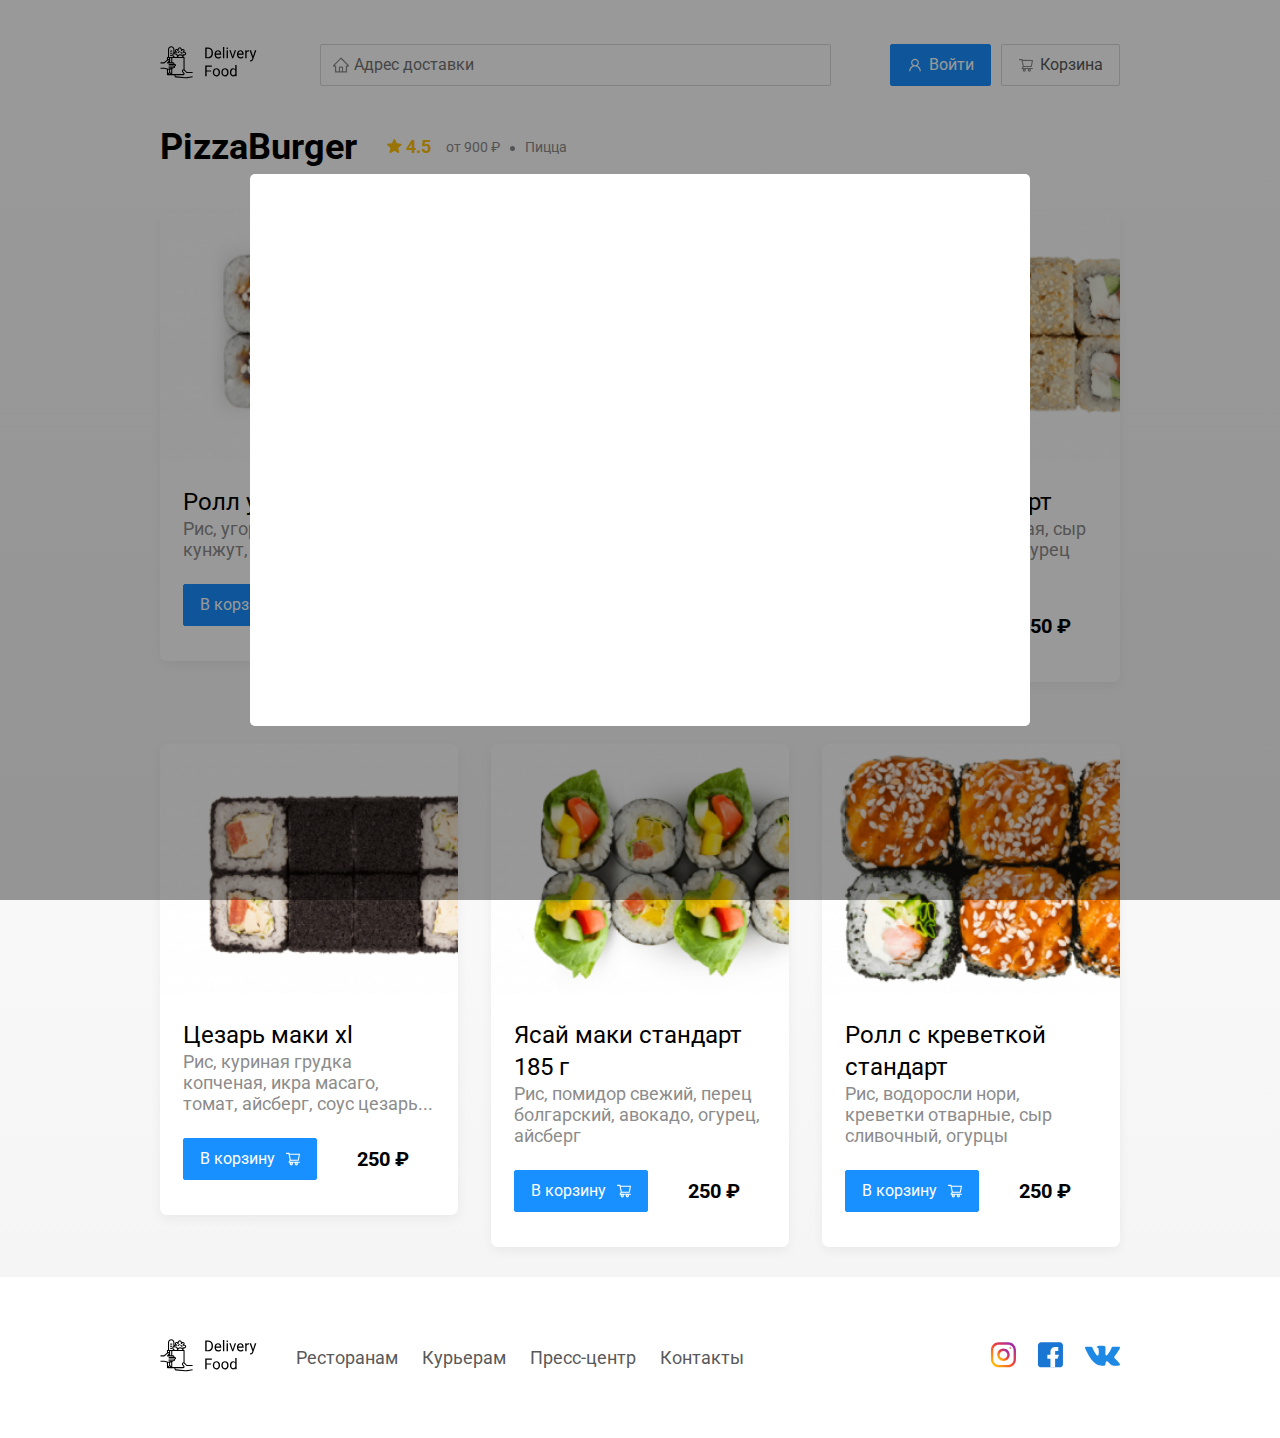
==== restaurant.html @ 9dd98452 "Add files via upload" ====
<!DOCTYPE html>
<html lang="ru">
  <head>
    <meta charset="UTF-8" />
    <meta name="viewport" content="width=device-width, initial-scale=1.0" />
    <title>PizzaBurger - доставка еды на дом</title>
    <link
      href="https://fonts.googleapis.com/css2?family=Roboto:wght@400;700&display=swap"
      rel="stylesheet"
    />
    <link rel="stylesheet" href="css/normalize.css" />
    <link rel="stylesheet" href="css/style.css" />
  </head>
  <body>
    <div class="container">
      <header class="header">
        <a href="index.html" class="logo">
          <img src="img\logo.svg" alt="Logo" class="logo"
        /></a>
        <input
          type="text"
          class="input input-address"
          placeholder="Адрес доставки"
        />
        <div class="buttons">
          <button class="button button-primary">
            <img src="img/user.svg" alt="user" class="button-icon" />
            <span class="button-text">Войти</span>
          </button>
          <button class="button">
            <img
              src="img/shopping-cart.svg"
              alt="shopping cart"
              class="button-icon"
            />
            <span class="button-text">Корзина</span>
          </button>
        </div>
      </header>
    </div>
    <!-- /.container -->

    <main class="main">
      <div class="container">
        <section class="restaurants">
          <div class="section-heading">
            <h2 class="section-title">PizzaBurger</h2>
            <div class="card-info">
              <div class="rating">
                <img src="img/rating.svg" alt="rating" class="rating-star" />
                4.5
              </div>
              <div class="price">от 900 ₽</div>
              <div class="category">Пицца</div>
            </div>
            <!-- /.card-info -->
          </div>
          <div class="cards">
            <div class="card">
              <img src="img/roll.jpg" alt="image" class="card-image" />
              <div class="card-text">
                <div class="card-heading">
                  <h3 class="card-title card-title-reg">Ролл угорь стандарт</h3>
                </div>
                <!-- /.card-heading -->
                <div class="card-info">
                  <div class="ingredients">
                    Рис, угорь, соус унаги, кунжут, водоросли нори.
                  </div>
                </div>
                <!-- /.card-info -->
                <div class="card-buttons">
                  <button class="button button-primary">
                    <span class="button-card-text">В корзину</span>
                    <img
                      src="img/shopping-cart-white.svg"
                      alt="shopping-cart"
                    />
                  </button>
                  <strong class="card-price-bold">250 ₽</strong>
                </div>
              </div>
              <!-- /.card-text -->
            </div>
            <!-- /.card -->
            <div class="card">
              <img src="img/roll1.jpg" alt="image" class="card-image" />
              <div class="card-text">
                <div class="card-heading">
                  <h3 class="card-title card-title-reg">
                    Калифорния лосось стандарт
                  </h3>
                </div>
                <!-- /.card-heading -->
                <div class="card-info">
                  <div class="ingredients">
                    Рис, лосось, авокадо, огурец, майонез, икра масаго,
                    водоросли...
                  </div>
                </div>
                <!-- /.card-info -->
                <div class="card-buttons">
                  <button class="button button-primary">
                    <span class="button-card-text">В корзину</span>
                    <img
                      src="img/shopping-cart-white.svg"
                      alt="shopping-cart"
                    />
                  </button>
                  <strong class="card-price-bold">395 ₽</strong>
                </div>
              </div>
              <!-- /.card-text -->
            </div>
            <!-- /.card -->
            <div class="card">
              <img src="img/roll2.jpg" alt="image" class="card-image" />
              <div class="card-text">
                <div class="card-heading">
                  <h3 class="card-title card-title-reg">Окинава стандарт</h3>
                </div>
                <!-- /.card-heading -->
                <div class="card-info">
                  <div class="ingredients">
                    Рис, креветка отварная, сыр сливочный, лосось, огурец
                    свежий...
                  </div>
                </div>
                <!-- /.card-info -->
                <div class="card-buttons">
                  <button class="button button-primary">
                    <span class="button-card-text">В корзину</span>
                    <img
                      src="img/shopping-cart-white.svg"
                      alt="shopping-cart"
                    />
                  </button>
                  <strong class="card-price-bold">250 ₽</strong>
                </div>
              </div>
              <!-- /.card-text -->
            </div>
            <!-- /.card -->
            <div class="card">
              <img src="img/roll3.jpg" alt="image" class="card-image" />
              <div class="card-text">
                <div class="card-heading">
                  <h3 class="card-title card-title-reg">Цезарь маки хl</h3>
                </div>
                <!-- /.card-heading -->
                <div class="card-info">
                  <div class="ingredients">
                    Рис, куриная грудка копченая, икра масаго, томат, айсберг,
                    соус цезарь...
                  </div>
                </div>
                <!-- /.card-info -->
                <div class="card-buttons">
                  <button class="button button-primary">
                    <span class="button-card-text">В корзину</span>
                    <img
                      src="img/shopping-cart-white.svg"
                      alt="shopping-cart"
                    />
                  </button>
                  <strong class="card-price-bold">250 ₽</strong>
                </div>
              </div>
              <!-- /.card-text -->
            </div>
            <!-- /.card -->
            <div class="card">
              <img src="img/roll4.jpg" alt="image" class="card-image" />
              <div class="card-text">
                <div class="card-heading">
                  <h3 class="card-title card-title-reg">
                    Ясай маки стандарт 185 г
                  </h3>
                </div>
                <!-- /.card-heading -->
                <div class="card-info">
                  <div class="ingredients">
                    Рис, помидор свежий, перец болгарский, авокадо, огурец,
                    айсберг
                  </div>
                </div>
                <!-- /.card-info -->
                <div class="card-buttons">
                  <button class="button button-primary">
                    <span class="button-card-text">В корзину</span>
                    <img
                      src="img/shopping-cart-white.svg"
                      alt="shopping-cart"
                    />
                  </button>
                  <strong class="card-price-bold">250 ₽</strong>
                </div>
              </div>
              <!-- /.card-text -->
            </div>
            <!-- /.card -->
            <div class="card">
              <img src="img/roll5.jpg" alt="image" class="card-image" />
              <div class="card-text">
                <div class="card-heading">
                  <h3 class="card-title card-title-reg">
                    Ролл с креветкой стандарт
                  </h3>
                </div>
                <!-- /.card-heading -->
                <div class="card-info">
                  <div class="ingredients">
                    Рис, водоросли нори, креветки отварные, сыр сливочный,
                    огурцы
                  </div>
                </div>
                <!-- /.card-info -->
                <div class="card-buttons">
                  <button class="button button-primary">
                    <span class="button-card-text">В корзину</span>
                    <img
                      src="img/shopping-cart-white.svg"
                      alt="shopping-cart"
                    />
                  </button>
                  <strong class="card-price-bold">250 ₽</strong>
                </div>
              </div>
              <!-- /.card-text -->
            </div>
            <!-- /.card -->
          </div>
          <!-- /.cards -->
        </section>
      </div>
      <!-- /.container -->
    </main>

    <footer class="footer">
      <div class="container">
        <div class="footer-block">
          <a href="index.html" class="logo">
            <img src="img/logo.svg" alt="logo" class="logo footer-logo"
          /></a>
          <nav class="footer-nav">
            <a href="#" class="footer-link">Ресторанам</a>
            <a href="#" class="footer-link">Курьерам</a>
            <a href="#" class="footer-link">Пресс-центр</a>
            <a href="#" class="footer-link">Контакты</a>
          </nav>
          <div class="social-links">
            <a href="#" class="social-link"
              ><img src="img/instagram.svg" alt="instagram"
            /></a>
            <a href="#" class="social-link"
              ><img src="img/facebook.svg" alt="facebook"
            /></a>
            <a href="#" class="social-link"
              ><img src="img/Vk.svg" alt="vk"
            /></a>
          </div>
        </div>
      </div>
    </footer>
    <div class="modal">
      <div class="modal-dialog"></div>
    </div>
  </body>
</html>
---- css/style.css ----
* {
  box-sizing: border-box;
}
body {
  font-family: "Roboto", sans-serif;
  padding-top: 44px;
}
.container {
  max-width: 1200px;
  margin: auto;
}
.header {
  display: flex;
  align-items: center;
  justify-content: space-between;
  margin-bottom: 40px;
}
.input {
  background: #ffffff;
  border: 1px solid #d9d9d9;
  border-radius: 2px;
  font-size: 16px;
  line-height: 24px;
  padding: 8px;
  padding-left: 33px;
  background-repeat: no-repeat;
  background-position: left 11px center;
}
.input-address {
  flex: 0.8;
  background-image: url(../img/home.svg);
}
.input-search {
  width: 300px;
  background-image: url(../img/search.svg);
  margin-left: auto;
}
.buttons {
  display: flex;
  align-items: center;
}
.button {
  display: flex;
  align-items: center;
  padding: 8px 16px;
  background: #ffffff;
  border: 1px solid #d9d9d9;
  box-sizing: border-box;
  box-shadow: 0px 0px 2px rgba(0, 0, 0, 0.0015);
  border-radius: 2px;
  color: #595959;
  font-size: 16px;
  line-height: 24px;
}
.button-primary {
  background: #1890ff;
  border: 1px solid #1890ff;
  color: #ffffff;
  margin-right: 10px;
}
.button-icon {
  margin-right: 6px;
}
.button-card-text {
  margin-right: 10px;
}
.promo {
  box-shadow: 0px 7px 12px rgba(158, 158, 163, 0.1);
  background: #fff1b8 url(../img/promo-image1.png) no-repeat top -84px right -179px/685px;
  border-radius: 10px;
  padding: 68px 70px;
  margin-bottom: 56px;
}
.promo-title {
  font-family: Roboto;
  font-style: normal;
  font-weight: bold;
  font-size: 39px;
  line-height: 46px;
  color: #302c34;
}
.promo-text {
  font-family: Roboto;
  font-style: normal;
  font-weight: normal;
  font-size: 24px;
  line-height: 28px;
  color: #302c34;
  max-width: 538px;
}
.main {
  background: linear-gradient(
    180deg,
    rgba(245, 245, 245, 0) 1.04%,
    #f5f5f5 100%
  );
}
.section-heading {
  display: flex;
  align-items: center;
  margin-bottom: 44px;
}
.section-title {
  font-style: normal;
  font-weight: bold;
  font-size: 36px;
  line-height: 42px;
  color: #000000;
  margin: 0;
  margin-right: 30px;
}
.cards {
  display: flex;
  align-items: flex-start;
  justify-content: space-between;
  flex-wrap: wrap;
}
.card {
  background: #ffffff;
  box-shadow: 0px 4px 12px rgba(0, 0, 0, 0.05);
  border-radius: 7px;
  overflow: hidden;
  margin-bottom: 30px;
  flex-basis: 31%;
  text-decoration: none;
}
.card-image {
  width: 384px;
  height: 250px;
  object-fit: cover;
}
.card-text {
  padding-top: 20px;
  padding-bottom: 35px;
  padding-left: 23px;
  padding-right: 23px;
}
.card-heading {
  display: flex;
  align-items: center;
  justify-content: space-between;
}
.card-title {
  margin: 0;
  font-style: normal;
  font-weight: bold;
  font-size: 24px;
  line-height: 32px;
}
.card-title-reg {
  font-weight: 400;
}
.card-tag {
  font-style: normal;
  font-weight: normal;
  font-size: 12px;
  line-height: 20px;
  color: #ffffff;
  background: #262626;
  border-radius: 2px;
  padding: 1px 8px;
}
.card-info {
  display: flex;
  align-items: center;
  flex-wrap: wrap;
}
.card-buttons {
  display: flex;
  align-items: center;
  margin-top: 24px;
}
.card-price-bold {
  font-weight: bold;
  font-size: 20px;
  line-height: 32px;
  margin-left: 30px;
}
.rating {
  margin-right: 26px;
  color: #ffc107;
  font-weight: bold;
  font-size: 18px;
  line-height: 32px;
}
.price,
.category {
  color: #8c8c8c;
  font-size: 18px;
  line-height: 32px;
}
.price {
  margin-right: 10px;
}
.ingredients {
  color: #8c8c8c;
  font-size: 18px;
  line-height: 21px;
}
.category {
  text-overflow: ellipsis;
  overflow: hidden;
  white-space: nowrap;
  max-width: 150px;
}
.price:after {
  content: "";
  width: 5px;
  height: 5px;
  background-color: #8c8c8c;
  display: inline-block;
  vertical-align: middle;
  border-radius: 50%;
  margin-left: 10px;
}
.footer {
  padding: 60px 0;
}
.footer-block {
  display: flex;
  align-items: center;
  justify-content: space-between;
}
.footer-nav {
  margin-left: 35px;
  margin-right: auto;
}
.footer-link {
  display: inline-block;
  color: #595959;
  font-style: normal;
  font-weight: normal;
  font-size: 18px;
  line-height: 21px;
  text-decoration: none;
}
.footer-link:not(:last-child) {
  margin-right: 20px;
}
.social-links {
  display: flex;
  align-items: center;
}
.social-link:not(:last-child) {
  margin-right: 21px;
}
.modal {
  position: fixed;
  left: 0;
  top: 0;
  width: 100%;
  height: 100%;
  background: rgba(0, 0, 0, 0.4);
  display: flex;
}
.modal-dialog {
  max-width: 780px;
  width: 95%;
  min-height: 552px;
  background: #ffffff;
  border-radius: 5px;
  margin: auto;
}
@media (max-width: 1366px) {
  .container {
    max-width: 960px;
  }
  .promo {
    background-position: center right -300px;
    background-size: 750px;
  }
  .rating {
    margin-right: 15px;
  }
  .category,
  .price {
    font-size: 14px;
  }
}
@media (max-width: 992px) {
  .container {
    max-width: 750px;
  }
  .promo {
    padding: 50px;
    background-size: 500px;
    background-position: center right -200px;
  }
  .promo-text {
    font-size: 18px;
    max-width: 400px;
  }
  .card {
    flex-basis: 49%;
  }
  .footer-link {
    font-size: 16px;
  }
}
@media (max-width: 768px) {
  .container {
    max-width: 560px;
  }
  .card-info {
    font-weight: wrap;
  }
  .rating {
    flex-basis: 100%;
  }
  .card-title {
    font-size: 18px;
  }
  .promo {
    background-size: 400px;
    background-position: center right -210px;
  }
  .promo-title {
    font-size: 24px;
    line-height: 1.4;
  }
  .promo-text {
    margin-top: 0;
  }
}
@media (max-width: 578px) {
  .container {
    width: 90%;
  }
  .header {
    flex-wrap: wrap;
  }
  .input-address {
    margin-top: 15px;
    order: 5;
    flex: 1;
  }
  .promo {
    background-image: none;
  }
  .promo-title {
    margin-bottom: 10px;
  }
  .section-title {
    font-size: 20px;
  }
  .card {
    flex-basis: 100%;
  }
  .card-image {
    width: 100%;
  }
  .footer {
    padding: 30px;
  }
  .footer-block {
    align-items: flex-start;
  }

  .footer-nav {
    margin-left: 0;
    margin-right: 0;
    order: 0;
    display: flex;
    flex-direction: column;
  }
  .footer-logo {
    margin-right: 15px;
    order: 1;
  }
  .social-links {
    order: 2;
  }
}
@media (max-width: 480px) {
  .button-text {
    display: none;
  }
  .button-icon {
    margin: 0;
  }
  .button {
    min-height: 40px;
  }
  .promo {
    padding: 20px;
  }
  .section-heading {
    flex-wrap: wrap;
  }
  .footer-block {
    flex-wrap: wrap;
    flex-direction: column;
    align-items: center;
  }

  .footer-logo {
    order: 0;
    margin-bottom: 20px;
  }
  .footer-nav {
    margin-bottom: 20px;
    text-align: center;
  }
  .footer-link:not(:last-child) {
    margin-right: 0;
  }
}
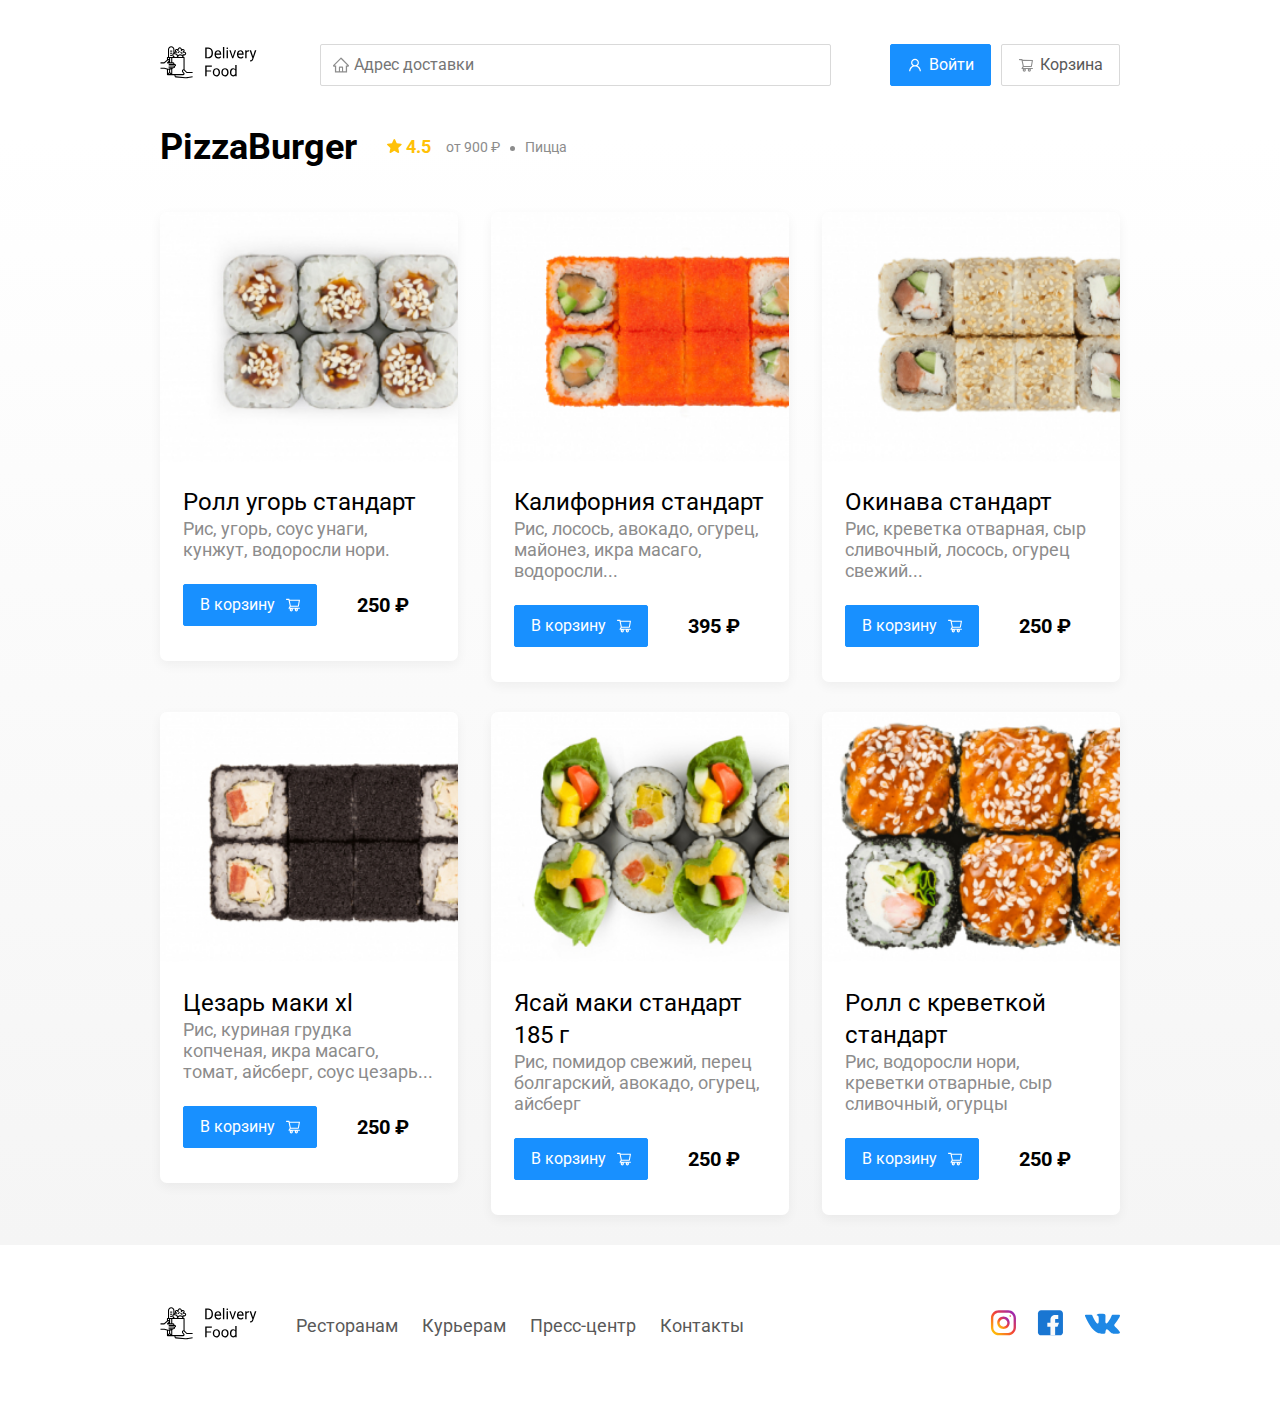
==== commit 21377aa5: "Add files via upload" ====
--- a/restaurant.html
+++ b/restaurant.html
@@ -9,6 +9,7 @@
       rel="stylesheet"
     />
     <link rel="stylesheet" href="css/normalize.css" />
+    <link rel="stylesheet" href="css\animate.css" />
     <link rel="stylesheet" href="css/style.css" />
   </head>
   <body>
@@ -27,7 +28,7 @@
             <img src="img/user.svg" alt="user" class="button-icon" />
             <span class="button-text">Войти</span>
           </button>
-          <button class="button">
+          <button class="button" id="cart-button">
             <img
               src="img/shopping-cart.svg"
               alt="shopping cart"
@@ -56,7 +57,7 @@
             <!-- /.card-info -->
           </div>
           <div class="cards">
-            <div class="card">
+            <div class="card wow fadeInUp" data-wow-delay="0.2s">
               <img src="img/roll.jpg" alt="image" class="card-image" />
               <div class="card-text">
                 <div class="card-heading">
@@ -83,13 +84,11 @@
               <!-- /.card-text -->
             </div>
             <!-- /.card -->
-            <div class="card">
+            <div class="card wow fadeInUp" data-wow-delay="0.4s">
               <img src="img/roll1.jpg" alt="image" class="card-image" />
               <div class="card-text">
                 <div class="card-heading">
-                  <h3 class="card-title card-title-reg">
-                    Калифорния лосось стандарт
-                  </h3>
+                  <h3 class="card-title card-title-reg">Калифорния стандарт</h3>
                 </div>
                 <!-- /.card-heading -->
                 <div class="card-info">
@@ -113,7 +112,7 @@
               <!-- /.card-text -->
             </div>
             <!-- /.card -->
-            <div class="card">
+            <div class="card wow fadeInUp" data-wow-delay="0.6s">
               <img src="img/roll2.jpg" alt="image" class="card-image" />
               <div class="card-text">
                 <div class="card-heading">
@@ -141,7 +140,7 @@
               <!-- /.card-text -->
             </div>
             <!-- /.card -->
-            <div class="card">
+            <div class="card wow fadeInUp" data-wow-delay="0.2s">
               <img src="img/roll3.jpg" alt="image" class="card-image" />
               <div class="card-text">
                 <div class="card-heading">
@@ -169,7 +168,7 @@
               <!-- /.card-text -->
             </div>
             <!-- /.card -->
-            <div class="card">
+            <div class="card wow fadeInUp" data-wow-delay="0.4s">
               <img src="img/roll4.jpg" alt="image" class="card-image" />
               <div class="card-text">
                 <div class="card-heading">
@@ -199,7 +198,7 @@
               <!-- /.card-text -->
             </div>
             <!-- /.card -->
-            <div class="card">
+            <div class="card wow fadeInUp" data-wow-delay="0.6s">
               <img src="img/roll5.jpg" alt="image" class="card-image" />
               <div class="card-text">
                 <div class="card-heading">
@@ -263,7 +262,66 @@
       </div>
     </footer>
     <div class="modal">
-      <div class="modal-dialog"></div>
+      <div class="modal-dialog">
+        <div class="modal-header">
+          <h3 class="modal-title">Корзина</h3>
+          <button class="close">&times;</button>
+        </div>
+        <!-- /.modal-header -->
+        <div class="modal-body">
+          <div class="food-row">
+            <span class="food-name">Ролл угорь стандарт</span>
+            <strong class="food-price">250 ₽</strong>
+            <div class="food-counter">
+              <button class="counter-button">-</button>
+              <span class="counter">1</span>
+              <button class="counter-button">+</button>
+            </div>
+          </div>
+          <!-- /.food-row -->
+          <div class="food-row">
+            <span class="food-name">Ролл угорь стандарт</span>
+            <strong class="food-price">250 ₽</strong>
+            <div class="food-counter">
+              <button class="counter-button">-</button>
+              <span class="counter">1</span>
+              <button class="counter-button">+</button>
+            </div>
+          </div>
+          <!-- /.food-row -->
+          <div class="food-row">
+            <span class="food-name">Ролл угорь стандарт</span>
+            <strong class="food-price">250 ₽</strong>
+            <div class="food-counter">
+              <button class="counter-button">-</button>
+              <span class="counter">1</span>
+              <button class="counter-button">+</button>
+            </div>
+          </div>
+          <!-- /.food-row -->
+          <div class="food-row">
+            <span class="food-name">Ролл угорь стандарт</span>
+            <strong class="food-price">250 ₽</strong>
+            <div class="food-counter">
+              <button class="counter-button">-</button>
+              <span class="counter">1</span>
+              <button class="counter-button">+</button>
+            </div>
+          </div>
+          <!-- /.food-row -->
+        </div>
+        <!-- /.modal-body -->
+        <div class="modal-footer">
+          <span class="modal-pricetag">1250 ₽</span>
+          <div class="footer-buttons">
+            <button class="button button-primary">Оформить заказ</button>
+            <button class="button">Отмена</button>
+          </div>
+        </div>
+        <!-- /.modal-footer -->
+      </div>
     </div>
+    <script src="js/wow.min.js"></script>
+    <script src="js/main.js"></script>
   </body>
 </html>
--- a/css/style.css
+++ b/css/style.css
@@ -251,15 +251,100 @@
   width: 100%;
   height: 100%;
   background: rgba(0, 0, 0, 0.4);
+  display: none;
+}
+.is-open {
   display: flex;
 }
 .modal-dialog {
   max-width: 780px;
   width: 95%;
-  min-height: 552px;
   background: #ffffff;
   border-radius: 5px;
   margin: auto;
+  padding: 40px 45px;
+}
+.modal-header {
+  display: flex;
+  align-items: center;
+  justify-content: space-between;
+  margin-bottom: 45px;
+}
+.modal-title {
+  margin: 0;
+  font-weight: bold;
+  font-size: 36px;
+  line-height: 42px;
+}
+.close {
+  font-size: 36px;
+  border: none;
+  background-color: transparent;
+}
+.modal-body {
+  margin-bottom: 52px;
+}
+.food-row {
+  display: flex;
+  align-items: flex-start;
+  justify-content: space-between;
+  padding-bottom: 8px;
+  border-bottom: 1px solid #d9d9d9;
+  margin-bottom: 15px;
+}
+.food-name {
+  font-weight: normal;
+  font-size: 18px;
+  line-height: 32px;
+}
+.food-price {
+  margin-left: auto;
+  margin-right: 47px;
+  font-weight: bold;
+  font-size: 20px;
+  line-height: 32px;
+}
+.food-counter {
+  display: flex;
+  align-items: center;
+}
+.counter-button {
+  display: flex;
+  align-items: center;
+  justify-content: center;
+  width: 39px;
+  height: 32px;
+  background: #ffffff;
+  border: 1px solid #40a9ff;
+  box-sizing: border-box;
+  border-radius: 2px;
+  font-weight: normal;
+  font-size: 14px;
+  line-height: 22px;
+  color: #40a9ff;
+}
+.counter {
+  font-size: 16px;
+  line-height: 24px;
+  margin-left: 10px;
+  margin-right: 10px;
+}
+.modal-footer {
+  display: flex;
+  align-items: center;
+  justify-content: space-between;
+}
+.footer-buttons {
+  display: flex;
+  align-items: center;
+}
+.modal-pricetag {
+  background: #262626;
+  border-radius: 5px;
+  color: #ffffff;
+  padding: 15px 20px;
+  font-size: 20px;
+  line-height: 23px;
 }
 @media (max-width: 1366px) {
   .container {
@@ -355,7 +440,6 @@
   .footer-block {
     align-items: flex-start;
   }
-
   .footer-nav {
     margin-left: 0;
     margin-right: 0;
@@ -392,7 +476,6 @@
     flex-direction: column;
     align-items: center;
   }
-
   .footer-logo {
     order: 0;
     margin-bottom: 20px;
